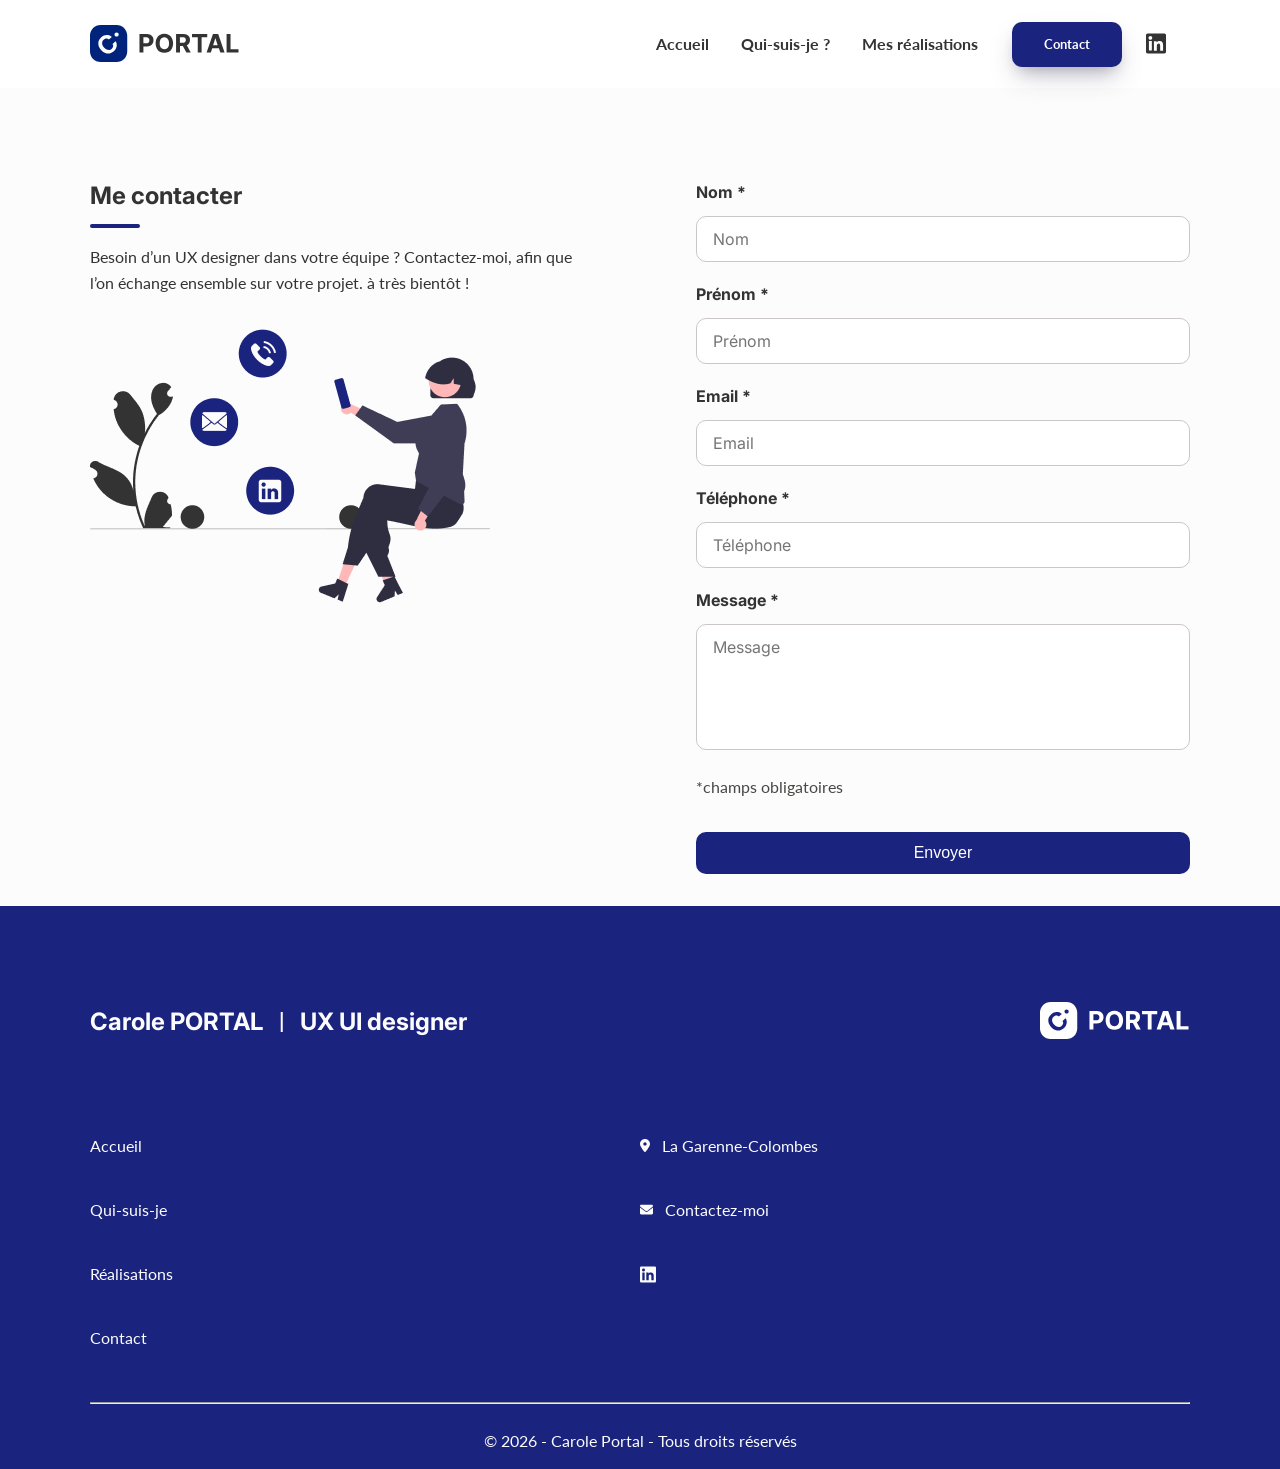
==== contact.html @ e309097f "add name in input" ====
<!DOCTYPE html>
<html lang="fr">
	<head>
		<meta charset="UTF-8" />
		<meta http-equiv="X-UA-Compatible" content="IE=edge" />
		<meta name="viewport" content="width=device-width, initial-scale=1.0" />
		<title>Carole Portal | UX UI Designer</title>
		<link rel="stylesheet" href="./assets/styles/style.css" />
		<link
			rel="shortcut icon"
			href="./assets/img/favicon.svg"
			type="image/x-icon"
		/>
	</head>
	<body>
		<!-- Navbar -->
		<nav class="navbar">
			<div class="container">
				<div class="content">
					<div class="logo">
						<a href="/index.html">
							<img src="/assets/img/Logo_PORTAL.svg" alt="Logo Carole Portal" />
						</a>
					</div>
					<div id="Link" class="navLink">
						<ul>
							<li class="">
								<a class="navBtn" href="/index.html">Accueil</a>
							</li>
							<li class="">
								<a class="navBtn" href="#">Qui-suis-je ?</a>
							</li>
							<li class="">
								<a class="navBtn" href="/realisations.html">Mes réalisations</a>
							</li>
							<li class="contact">
								<a href="#">Contact</a>
							</li>
							<li>
								<a
									href="https://www.linkedin.com/in/carole-portal-0603b5bb/"
									target="_blank"
								>
									<img src="./assets/img/linkedin.svg" alt="Logo Linkedin" />
								</a>
							</li>
						</ul>
					</div>
					<div id="BurgerMenu" class="navLinkMobile">
						<span></span>
						<span></span>
						<span></span>
					</div>
				</div>
			</div>
		</nav>
		<main>
			<section class="container p-b-2">
				<div class="section-1 flex">
					<div class="section-1-txt">
						<h2>Me contacter</h2>
						<div class="separateur"></div>
						<p class="m-b-2">
							Besoin d’un UX designer dans votre équipe ? Contactez-moi, afin
							que l’on échange ensemble sur votre projet. à très bientôt !
						</p>
						<div class="m-t-2 desktop-img">
							<img
								src="/assets/img/image-contact.png"
								alt="image de prise de contact"
							/>
						</div>
					</div>
					<div class="section-1-txt">
						<form
							method="post"
							action="https://forms.un-static.com/forms/d4bd1b68166532771a3bbd03712b27c7220f8b57"
						>
							<div class="label-input">
								<label for="nom">Nom *</label>
								<input
									type="text"
									id="nom"
									name="nom"
									placeholder="Nom"
									required
								/>
							</div>
							<div class="label-input">
								<label for="prenom">Prénom *</label>
								<input
									type="text"
									id="prenom"
									name="prenom"
									placeholder="Prénom"
									required
								/>
							</div>
							<div class="label-input">
								<label for="email">Email *</label>
								<input
									type="email"
									id="email"
									name="email"
									placeholder="Email"
									required
								/>
							</div>
							<div class="label-input">
								<label for="telephone">Téléphone *</label>
								<input
									type="text"
									id="telephone"
									name="telephone"
									placeholder="Téléphone"
									required
								/>
							</div>
							<div class="label-input">
								<label for="message">Message *</label>
								<textarea
									type="text"
									id="message"
									name="message"
									placeholder="Message"
									rows="5"
									required
								></textarea>
							</div>
							<p>*champs obligatoires</p>
							<div class="m-t-2">
								<button name="submit" type="submit">Envoyer</button>
							</div>
						</form>
						<div class="m-t-4 mobile-img">
							<img
								src="/assets/img/image-contact.png"
								alt="image de prise de contact"
							/>
						</div>
					</div>
				</div>
			</section>
		</main>
		<footer class="footer">
			<div class="container">
				<div class="section-1 flex-footer">
					<div class="title-footer">
						<h2>Carole PORTAL</h2>
						<span class="pipe">|</span>
						<h2>UX UI designer</h2>
					</div>
					<div class="logo-footer">
						<img
							src="/assets/img/Logo_white_PORTAL.svg"
							alt="logo Carole Portal en blanc"
						/>
					</div>
				</div>
				<div class="section-1 content-link-contact">
					<div class="content-link">
						<ul>
							<li><a href="#">Accueil</a></li>
							<li><a href="#">Qui-suis-je</a></li>
							<li><a href="/realisations.html">Réalisations</a></li>
							<li><a href="/contact.html">Contact</a></li>
						</ul>
					</div>
					<div class="content-contact">
						<ul>
							<li>
								<a href="#">
									<img
										src="/assets/img/location-dot.svg"
										alt="Picto localisation"
									/>
									La Garenne-Colombes</a
								>
							</li>
							<li>
								<a href="mailto:portalcarol@gmail.com" target="_blank"
									><img src="/assets/img/envelope.svg" alt="Picto enveloppe" />
									Contactez-moi</a
								>
							</li>
							<li>
								<a
									href="https://www.linkedin.com/in/carole-portal-0603b5bb/"
									target="_blank"
								>
									<img
										src="/assets/img/linkedin_white.svg"
										alt="Picto Linkedin"
								/></a>
							</li>
						</ul>
					</div>
				</div>
				<hr />
				<div class="copyright">
					<p>
						© <span id="copy"></span> - Carole Portal - Tous droits réservés
					</p>
				</div>
			</div>
		</footer>
		<button id="goTop">
			<img src="/assets/img/caret-up.svg" alt="Flêche vers le haut" />
		</button>
		<script src="/assets/js/script.js"></script>
	</body>
</html>
---- assets/styles/style.css ----
@import "./reset.css";
@import "./global.css";
@import "./burgerMenu.css";
@import "./home.css";
@import "/assets/styles/work-pret-d-ici.css";
@import "./contact.css";
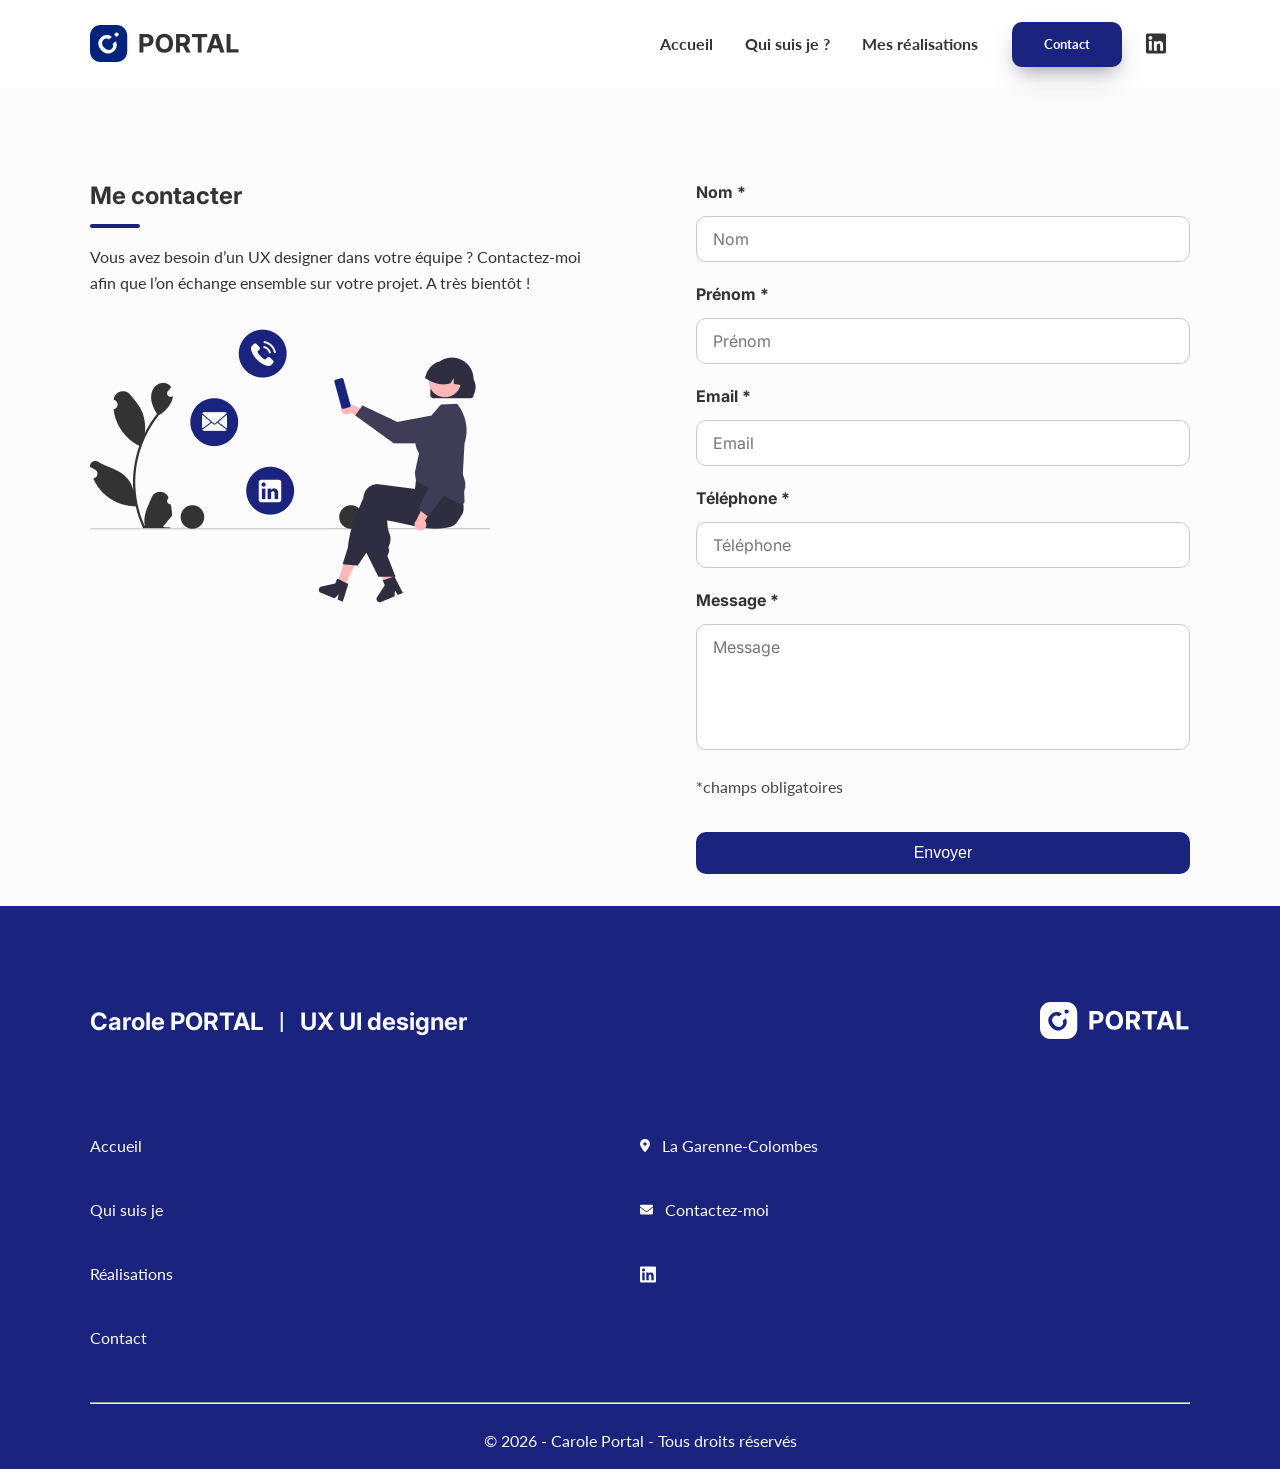
==== commit 286a3b31: "update portfolio" ====
--- a/contact.html
+++ b/contact.html
@@ -28,13 +28,13 @@
 								<a class="navBtn" href="/index.html">Accueil</a>
 							</li>
 							<li class="">
-								<a class="navBtn" href="#">Qui-suis-je ?</a>
+								<a class="navBtn" href="/qui-suis-je.html">Qui suis je ?</a>
 							</li>
 							<li class="">
 								<a class="navBtn" href="/realisations.html">Mes réalisations</a>
 							</li>
 							<li class="contact">
-								<a href="#">Contact</a>
+								<a href="/contact.html">Contact</a>
 							</li>
 							<li>
 								<a
@@ -56,13 +56,14 @@
 		</nav>
 		<main>
 			<section class="container p-b-2">
-				<div class="section-1 flex">
+				<div class="section-1 flex p-t-1-mobile">
 					<div class="section-1-txt">
 						<h2>Me contacter</h2>
 						<div class="separateur"></div>
 						<p class="m-b-2">
-							Besoin d’un UX designer dans votre équipe ? Contactez-moi, afin
-							que l’on échange ensemble sur votre projet. à très bientôt !
+							Vous avez besoin d’un UX designer dans votre équipe ?
+							Contactez-moi afin que l’on échange ensemble sur votre projet. A
+							très bientôt !
 						</p>
 						<div class="m-t-2 desktop-img">
 							<img
@@ -77,21 +78,21 @@
 							action="https://forms.un-static.com/forms/d4bd1b68166532771a3bbd03712b27c7220f8b57"
 						>
 							<div class="label-input">
-								<label for="nom">Nom *</label>
-								<input
-									type="text"
-									id="nom"
-									name="nom"
+								<label for="name">Nom *</label>
+								<input
+									type="text"
+									id="name"
+									name="name"
 									placeholder="Nom"
 									required
 								/>
 							</div>
 							<div class="label-input">
-								<label for="prenom">Prénom *</label>
-								<input
-									type="text"
-									id="prenom"
-									name="prenom"
+								<label for="lastname">Prénom *</label>
+								<input
+									type="text"
+									id="lastname"
+									name="lastname"
 									placeholder="Prénom"
 									required
 								/>
@@ -107,11 +108,11 @@
 								/>
 							</div>
 							<div class="label-input">
-								<label for="telephone">Téléphone *</label>
-								<input
-									type="text"
-									id="telephone"
-									name="telephone"
+								<label for="tel">Téléphone *</label>
+								<input
+									type="text"
+									id="tel"
+									name="tel"
 									placeholder="Téléphone"
 									required
 								/>
@@ -161,7 +162,7 @@
 					<div class="content-link">
 						<ul>
 							<li><a href="#">Accueil</a></li>
-							<li><a href="#">Qui-suis-je</a></li>
+							<li><a href="/qui-suis-je.html">Qui suis je</a></li>
 							<li><a href="/realisations.html">Réalisations</a></li>
 							<li><a href="/contact.html">Contact</a></li>
 						</ul>
--- a/assets/styles/style.css
+++ b/assets/styles/style.css
@@ -1,6 +1,10 @@
 @import "./reset.css";
 @import "./global.css";
 @import "./burgerMenu.css";
-@import "./home.css";
+@import "./accueil.css";
 @import "/assets/styles/work-pret-d-ici.css";
 @import "./contact.css";
+@import "./qui-suis-je.css";
+@import "/assets/styles/work-ermitage.css";
+@import "/assets/styles/work-reseaux-sociaux.css";
+@import "/assets/styles/work-carizy.css";
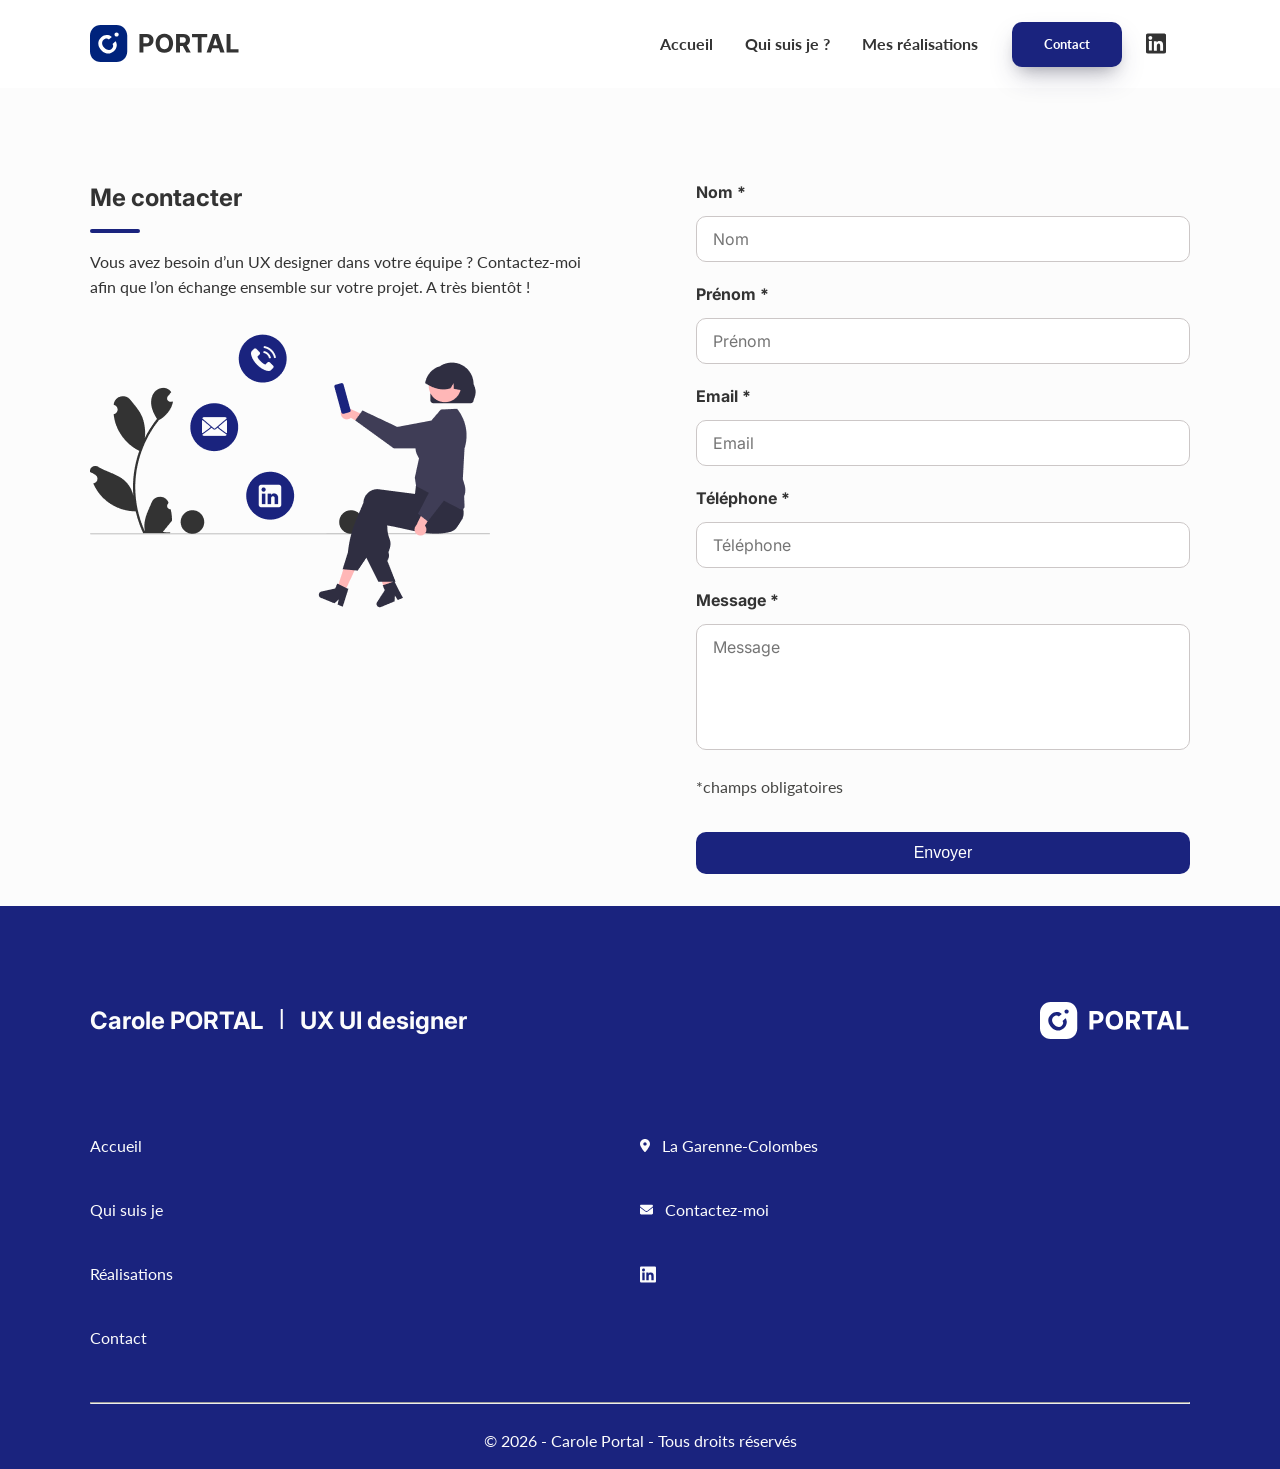
==== commit 8e5737d9: "update forms contact" ====
--- a/contact.html
+++ b/contact.html
@@ -75,7 +75,7 @@
 					<div class="section-1-txt">
 						<form
 							method="post"
-							action="https://forms.un-static.com/forms/d4bd1b68166532771a3bbd03712b27c7220f8b57"
+							action="https://forms.un-static.com/forms/2217e64a544c3caa7a32423b4a8207d95fa7d83b"
 						>
 							<div class="label-input">
 								<label for="name">Nom *</label>
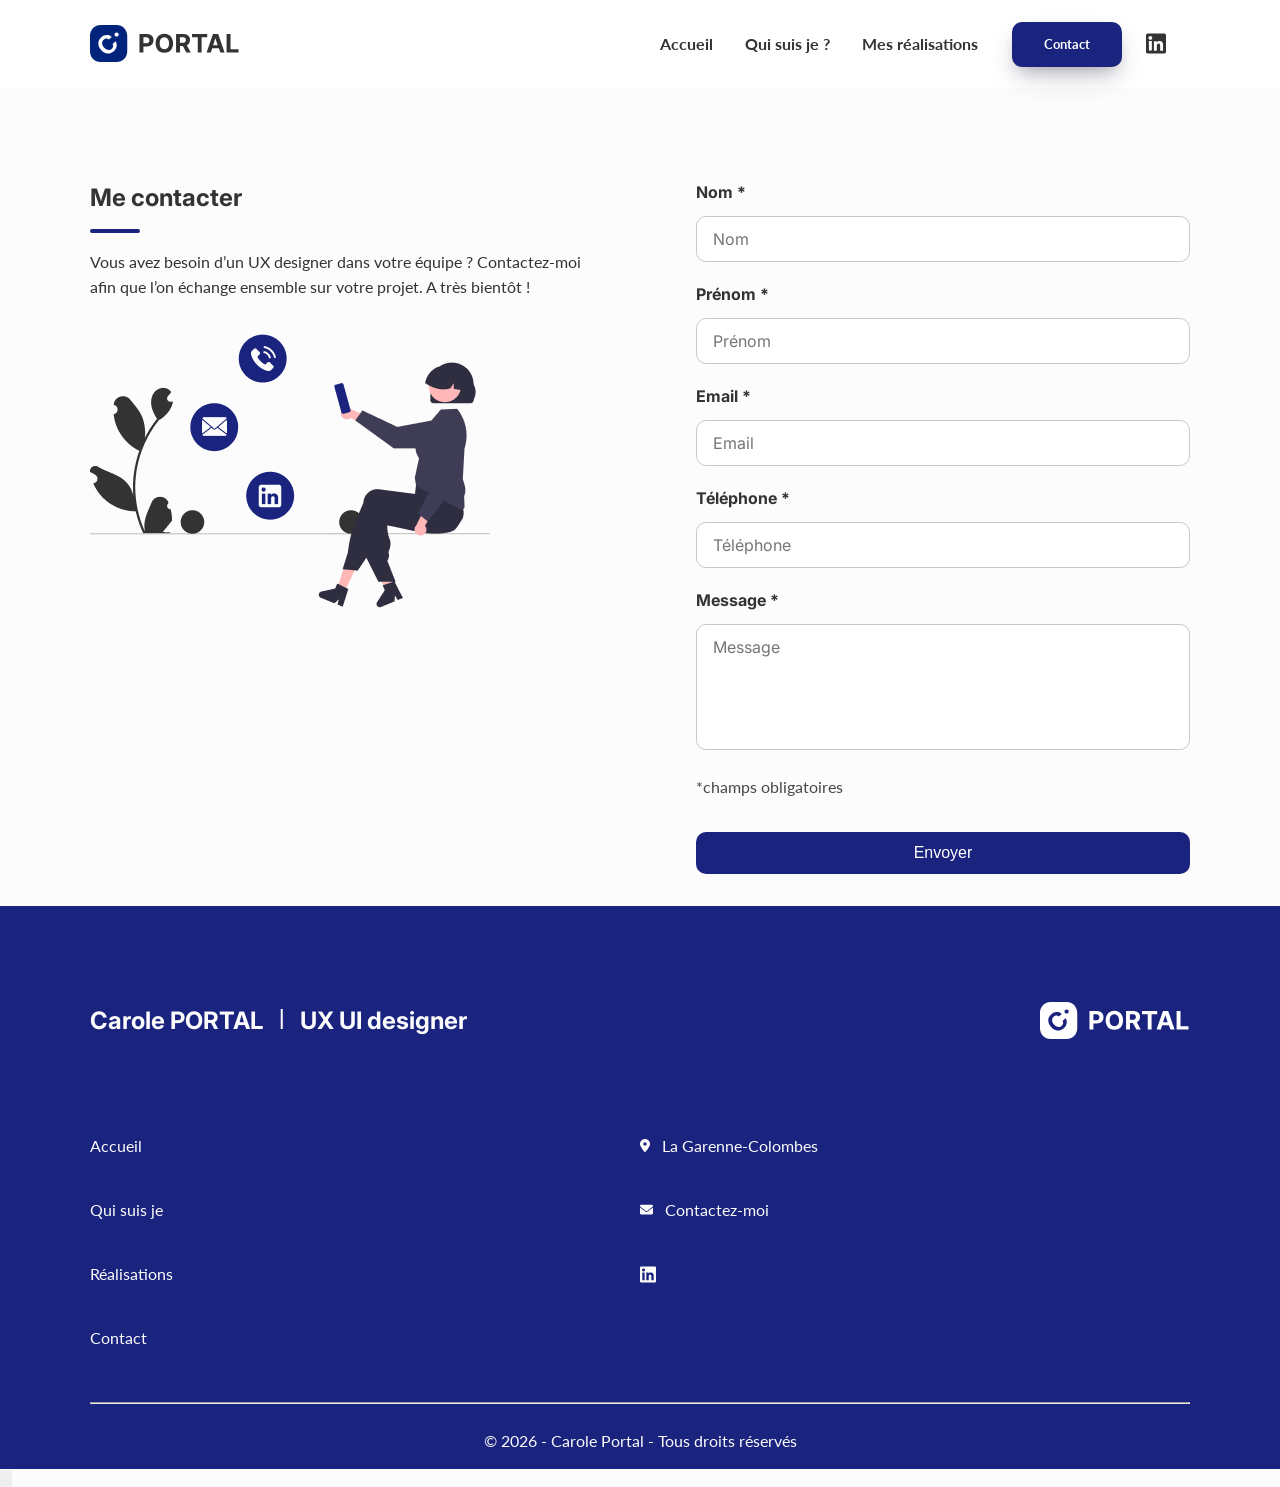
==== commit daa0894f: "update button scroll top" ====
--- a/contact.html
+++ b/contact.html
@@ -205,7 +205,7 @@
 				</div>
 			</div>
 		</footer>
-		<button id="goTop">
+		<button class="scrollToTopBtn">
 			<img src="/assets/img/caret-up.svg" alt="Flêche vers le haut" />
 		</button>
 		<script src="/assets/js/script.js"></script>
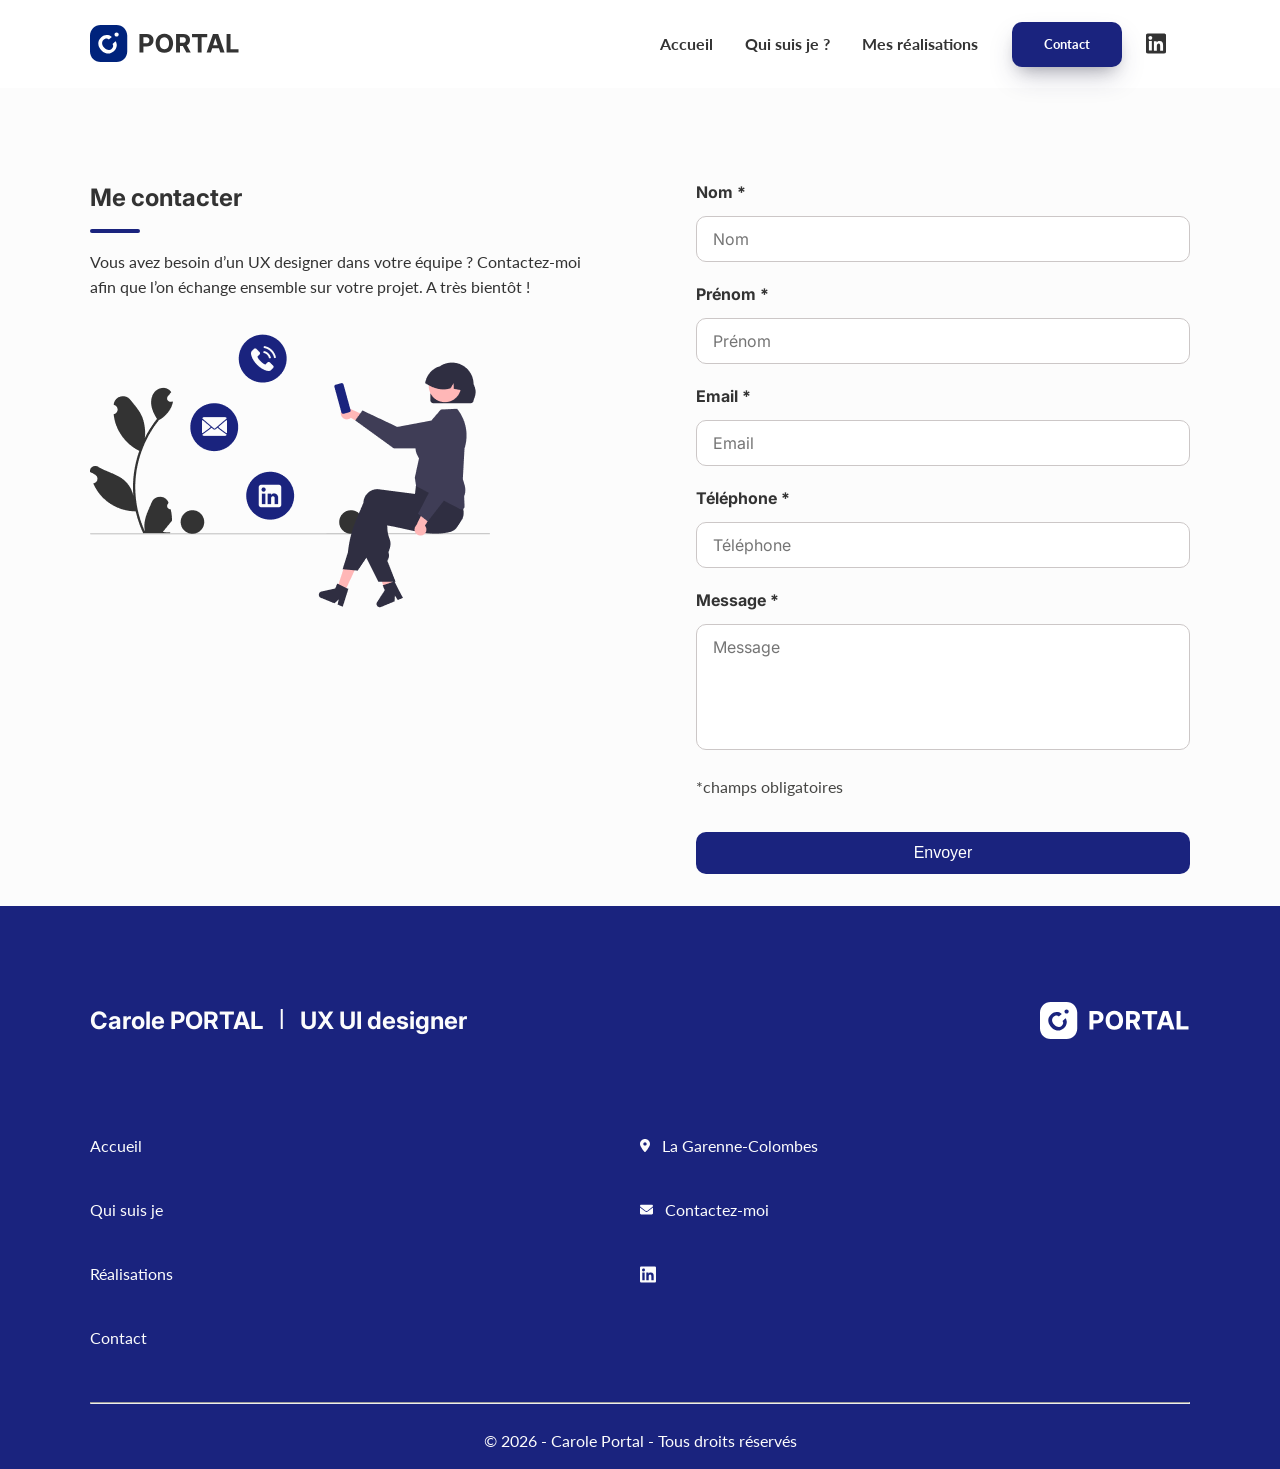
==== commit a3cdf96c: "Add files via upload add meta in html pages" ====
--- a/contact.html
+++ b/contact.html
@@ -4,7 +4,39 @@
 		<meta charset="UTF-8" />
 		<meta http-equiv="X-UA-Compatible" content="IE=edge" />
 		<meta name="viewport" content="width=device-width, initial-scale=1.0" />
-		<title>Carole Portal | UX UI Designer</title>
+		<title>Carole PORTAL | UX-UI Designer | contact</title>
+		<meta
+			name="description"
+			content="Vous avez besoin d’un UX designer dans votre équipe ? Contactez-moi afin que l’on échange ensemble sur votre projet. A très bientôt !"
+		/>
+		<meta
+			name="keywords"
+			content="ux, ui, designer, design, experience, utilisateur, interface, graphique"
+		/>
+		<meta name="language" content="fr" />
+		<meta name="robots" content="index,follow" />
+		<meta name="revisit-after" content="7 days" />
+		<meta name="author" content="Carole Portal" />
+		<meta name="copyright" content="2023, Carole Portal" />
+		<meta name="geo.region" content="France" />
+		<meta name="geo.placename" content="Puteaux" />
+		<meta name="geo.position" content="48.884748;2.23964" />
+		<meta name="ICBM" content="48.884748, 2.23964" />
+		<meta name="googlebot" content="index,follow" />
+		<meta name="bingbot" content="index,follow" />
+		<meta property="og:title" content="Carole Portal" />
+		<meta
+			property="og:description"
+			content="UX UI designer, je construis vos interfaces."
+		/>
+		<meta property="og:type" content="website" />
+		<meta property="og:url" content="https://caroleportal.github.io/" />
+		<meta
+			property="og:image"
+			content="https://caroleportal.github.io/assets/img/Logo_PORTAL.png"
+		/>
+		<meta property="og:image:width" content="280" />
+		<meta property="og:image:height" content="70" />
 		<link rel="stylesheet" href="./assets/styles/style.css" />
 		<link
 			rel="shortcut icon"
@@ -18,7 +50,7 @@
 			<div class="container">
 				<div class="content">
 					<div class="logo">
-						<a href="/index.html">
+						<a href="https://caroleportal.github.io/">
 							<img src="/assets/img/Logo_PORTAL.svg" alt="Logo Carole Portal" />
 						</a>
 					</div>
